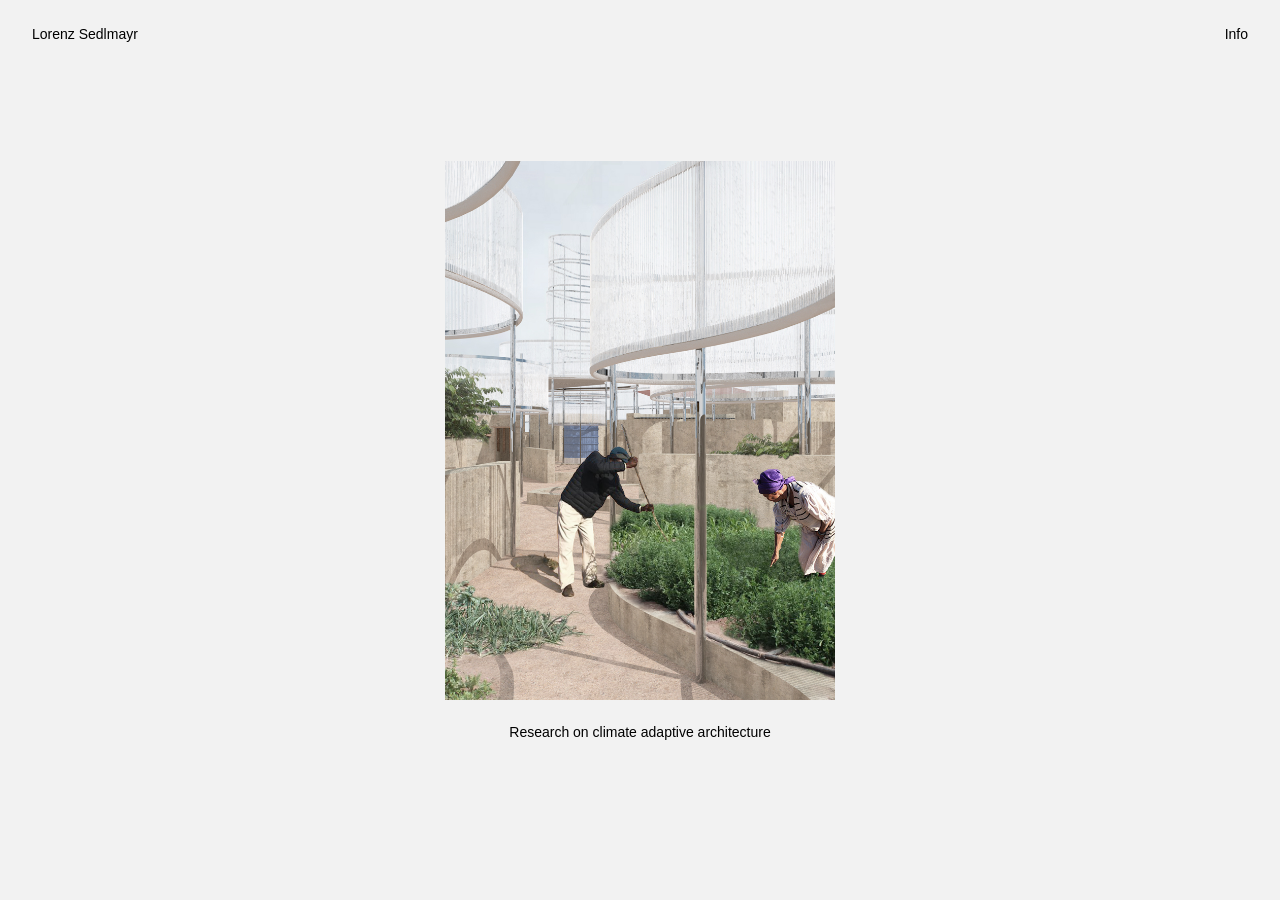
==== index.html @ f40438df "Update index.html" ====
<!DOCTYPE html>
<html lang="de">

<head>

<meta charset="UTF-8">
<meta name="viewport" content="width=device-width, initial-scale=1.0">

<title>Lorenz Sedlmayr</title>

<link rel="stylesheet" href="./style.css">

</head>

<body>

<header>

<div class="logo">Lorenz Sedlmayr</div>

<a class="info" href="./info.html">Info</a>

</header>

<main>

<div class="viewer">

<img id="slide-image" src="./bilder/ls-namib-desert-cloud.jpg">

<div id="slide-title">Research on climate adaptive architecture</div>

</div>

</main>

<script src="./script.js"></script>

</body>

</html>
---- style.css ----
*{
margin:0;
padding:0;
box-sizing:border-box;
}

body{

font-family: Helvetica, Arial, sans-serif;
font-size:14px;

background:#f2f2f2;
color:black;

height:100vh;
overflow:hidden;

}

/* HEADER */

header{

position:fixed;
top:0;
left:0;

width:100%;

display:flex;
justify-content:space-between;

padding:26px 32px;

z-index:10;

}

a{

color:black;
text-decoration:none;

}

/* MAIN */

main{

height:100vh;

display:flex;
align-items:center;
justify-content:center;

}

/* SLIDE VIEW */

.viewer{

display:fixed;
flex-direction:column;
align-items:center;
justify-content:center;

max-width:900px;
width:80vw;

text-align:center;

}

/* IMAGE */

.viewer img{

max-width:100%;
max-height:60vh;

object-fit:contain;

}

/* TITLE */

#slide-title{

margin-top:20px;

}

/* INFO PAGE */

.info-page{

height:100vh;

display:flex;
flex-direction:column;
justify-content:center;

padding-left:20vw;

line-height:1.8;

}
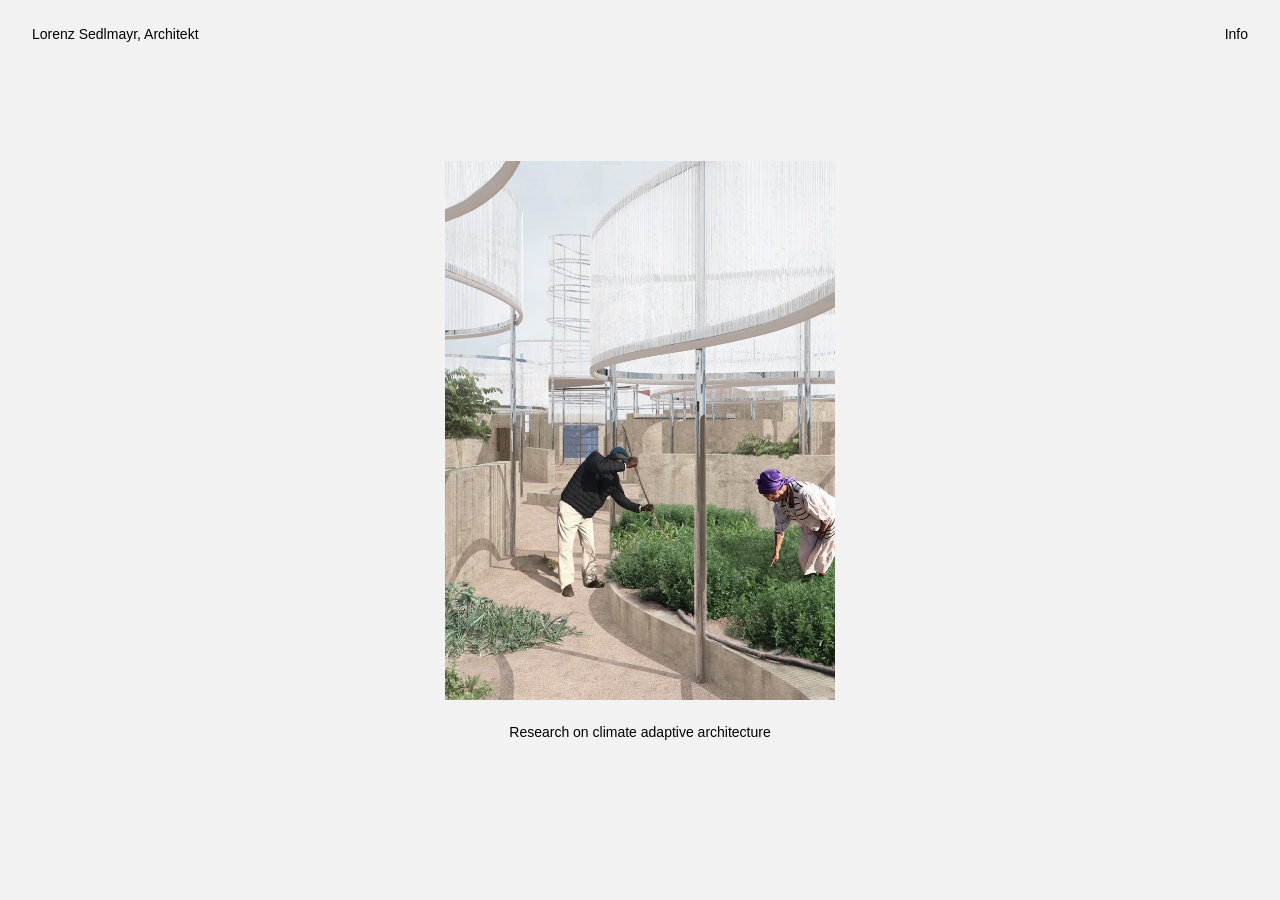
==== commit 02bb66d6: "Update index.html" ====
--- a/index.html
+++ b/index.html
@@ -6,7 +6,7 @@
 <meta charset="UTF-8">
 <meta name="viewport" content="width=device-width, initial-scale=1.0">
 
-<title>Lorenz Sedlmayr</title>
+<title>Lorenz Sedlmayr, Architekt</title>
 
 <link rel="stylesheet" href="./style.css">
 
@@ -16,7 +16,7 @@
 
 <header>
 
-<div class="logo">Lorenz Sedlmayr</div>
+<div class="logo">Lorenz Sedlmayr, Architekt</div>
 
 <a class="info" href="./info.html">Info</a>
 
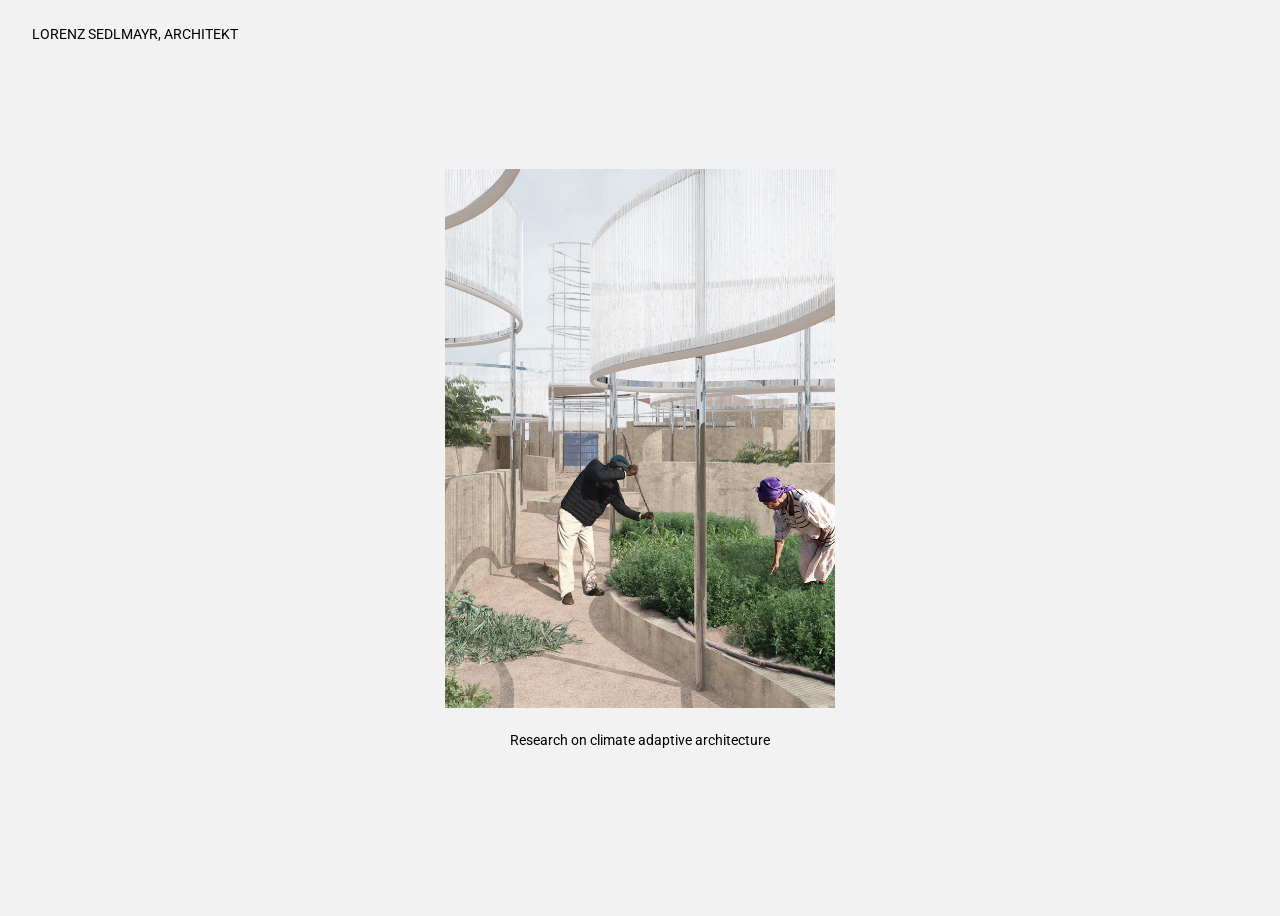
==== commit b5a4af78: "Update index.html" ====
--- a/index.html
+++ b/index.html
@@ -6,7 +6,7 @@
 <meta charset="UTF-8">
 <meta name="viewport" content="width=device-width, initial-scale=1.0">
 
-<title>Lorenz Sedlmayr, Architekt</title>
+<title>LORENZ SEDLMAYR, ARCHITEKT</title>
 
 <link rel="stylesheet" href="./style.css">
 
@@ -16,7 +16,7 @@
 
 <header>
 
-<div class="logo">Lorenz Sedlmayr, Architekt</div>
+<div class="logo">LORENZ SEDLMAYR, ARCHITEKT</div>
 
 <a class="info" href="./info.html">Info</a>
 
--- a/style.css
+++ b/style.css
@@ -1,4 +1,10 @@
-*{
+@import url('https://fonts.googleapis.com/css2?family=Roboto:wght@400&display=swap');
+
+body {
+  font-family: 'Roboto', sans-serif;
+  font-weight: 400;
+}
+}*{
 margin:0;
 padding:0;
 box-sizing:border-box;
@@ -6,7 +12,7 @@
 
 body{
 
-font-family: Helvetica, Arial, sans-serif;
+font-family: 'Roboto', sans-serif;
 font-size:14px;
 
 background:#f2f2f2;
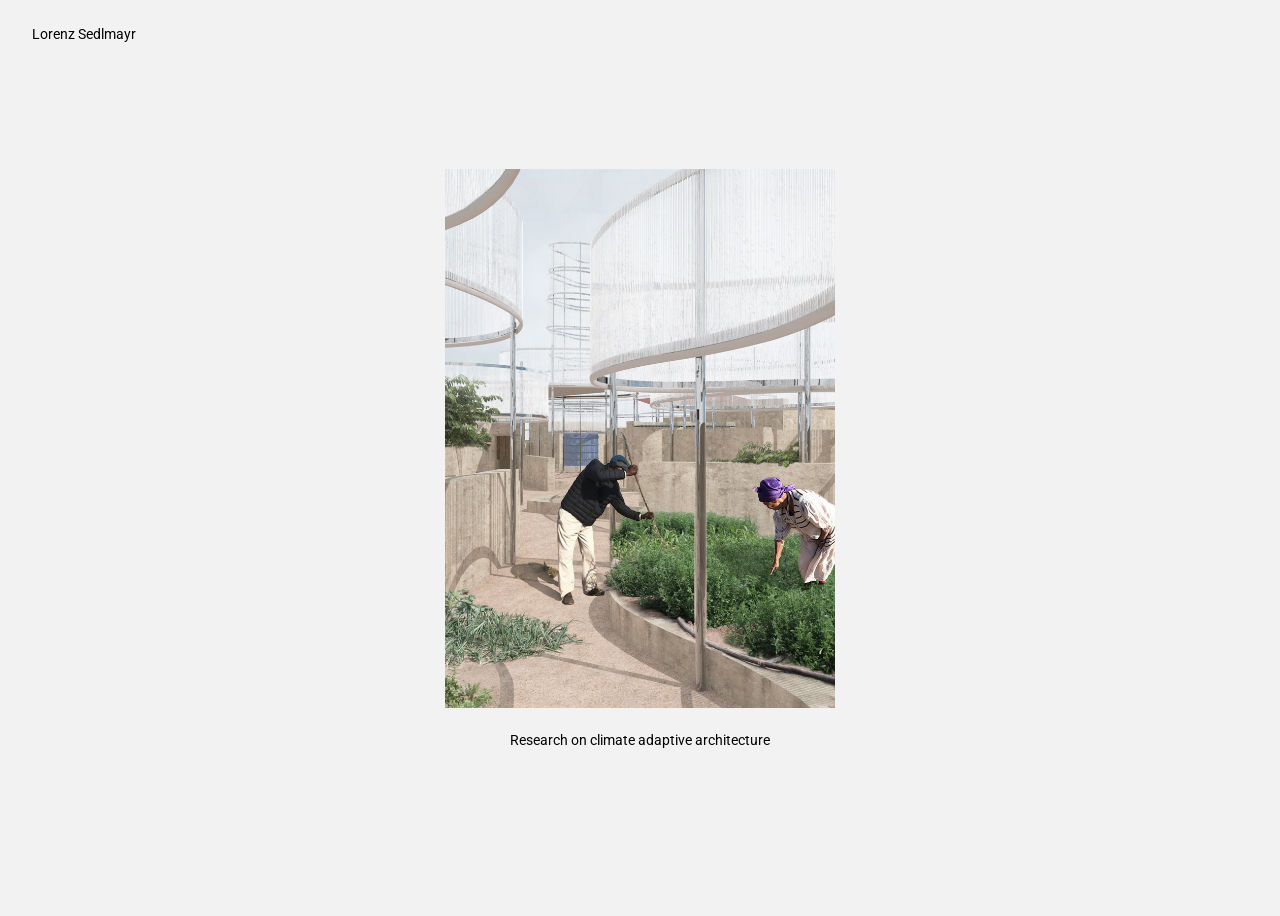
==== commit 39b4c144: "Update index.html" ====
--- a/index.html
+++ b/index.html
@@ -16,9 +16,9 @@
 
 <header>
 
-<div class="logo">LORENZ SEDLMAYR, ARCHITEKT</div>
+<div class="logo">Lorenz Sedlmayr</div>
 
-<a class="info" href="./info.html">Info</a>
+<a class="info" href="./info.html">INFO</a>
 
 </header>
 
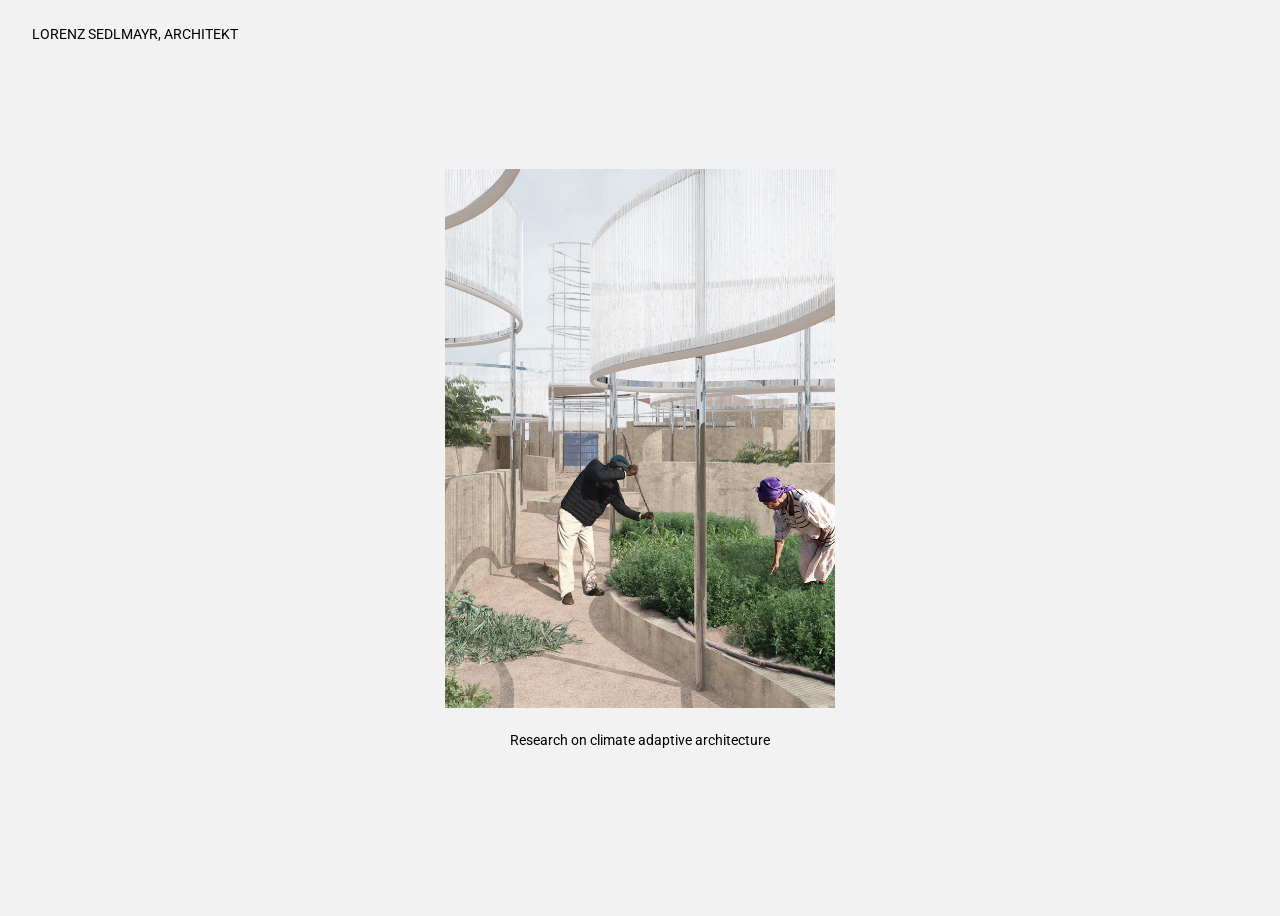
==== commit a3fa7044: "Update index.html" ====
--- a/index.html
+++ b/index.html
@@ -16,9 +16,9 @@
 
 <header>
 
-<div class="logo">Lorenz Sedlmayr</div>
+<div class="logo">LORENZ SEDLMAYR, ARCHITEKT</div>
 
-<a class="info" href="./info.html">INFO</a>
+<a class="info" href="./info.html">Info</a>
 
 </header>
 
